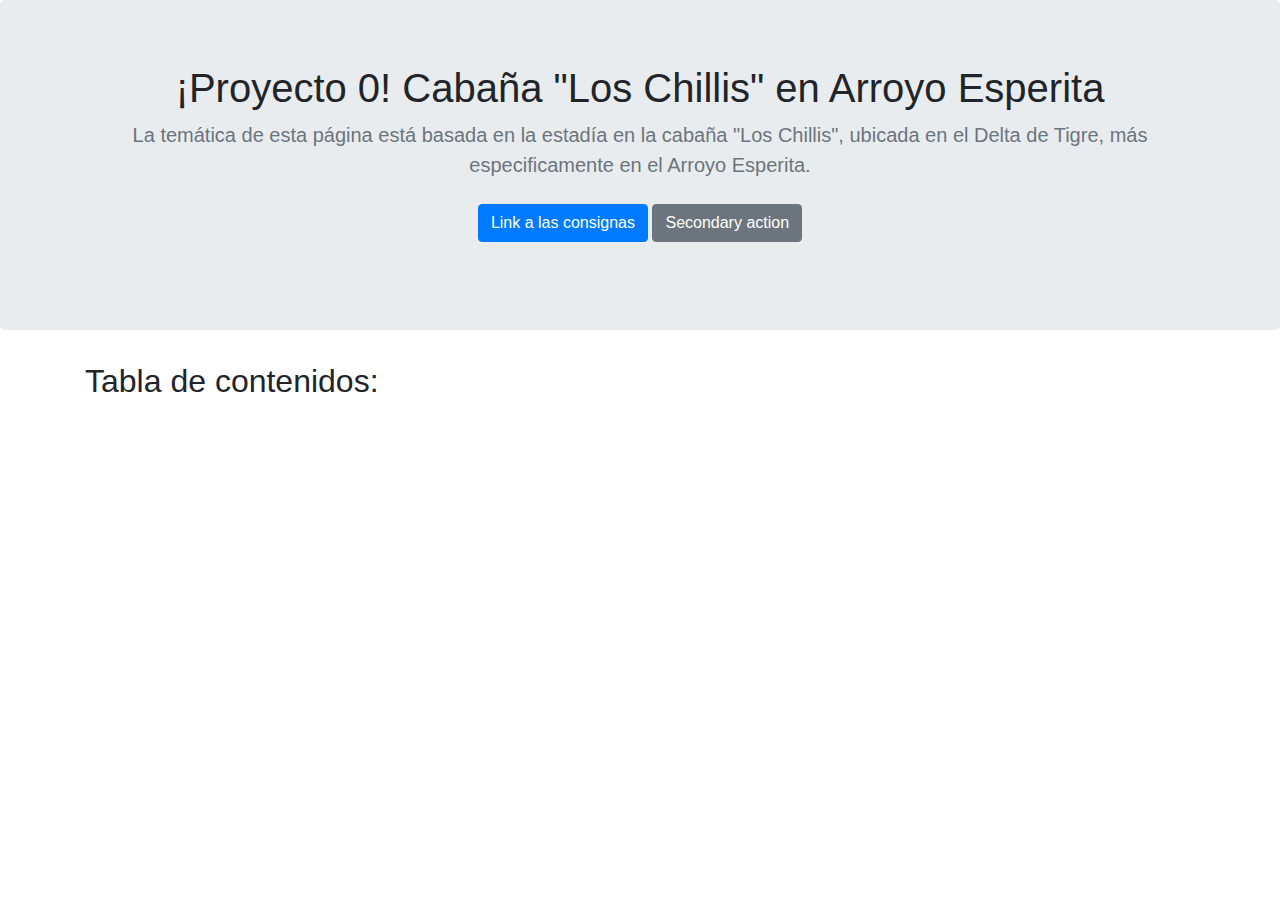
==== project0/index.html @ a026277a "Comenzando el proyecto 0" ====
<!DOCTYPE html>

<html>
  <head>
    <!-- Required meta tags -->
    <meta charset="utf-8">
    <meta name="viewport" content="width=device-width, initial-scale=1, shrink-to-fit=no">

   <!-- Bootstrap CSS -->
    <link rel="stylesheet" href="https://stackpath.bootstrapcdn.com/bootstrap/4.3.1/css/bootstrap.min.css" integrity="sha384-ggOyR0iXCbMQv3Xipma34MD+dH/1fQ784/j6cY/iJTQUOhcWr7x9JvoRxT2MZw1T" crossorigin="anonymous">
    <title>Proyecto 0</title>

  </head>

  <body>

    <section class="jumbotron text-center">
      <div class="container">
        <h1 class="jumbotron-heading">¡Proyecto 0! Cabaña "Los Chillis" en Arroyo Esperita </h1>
        <p class="lead text-muted"> La temática de esta página está basada en la estadía en la cabaña "Los Chillis", ubicada en el Delta de Tigre, más especificamente en el Arroyo Esperita. </p>
        <p>
          <a href="consignas.html" class="btn btn-primary my-2">Link a las consignas</a>
          <a href="#" class="btn btn-secondary my-2">Secondary action</a>
        </p>
      </div>
    </section>

    <h1></h1>
    <div class = "container">
      <h2> Tabla de contenidos: </h2>

      </p>
    </div>

  </body>

</html>
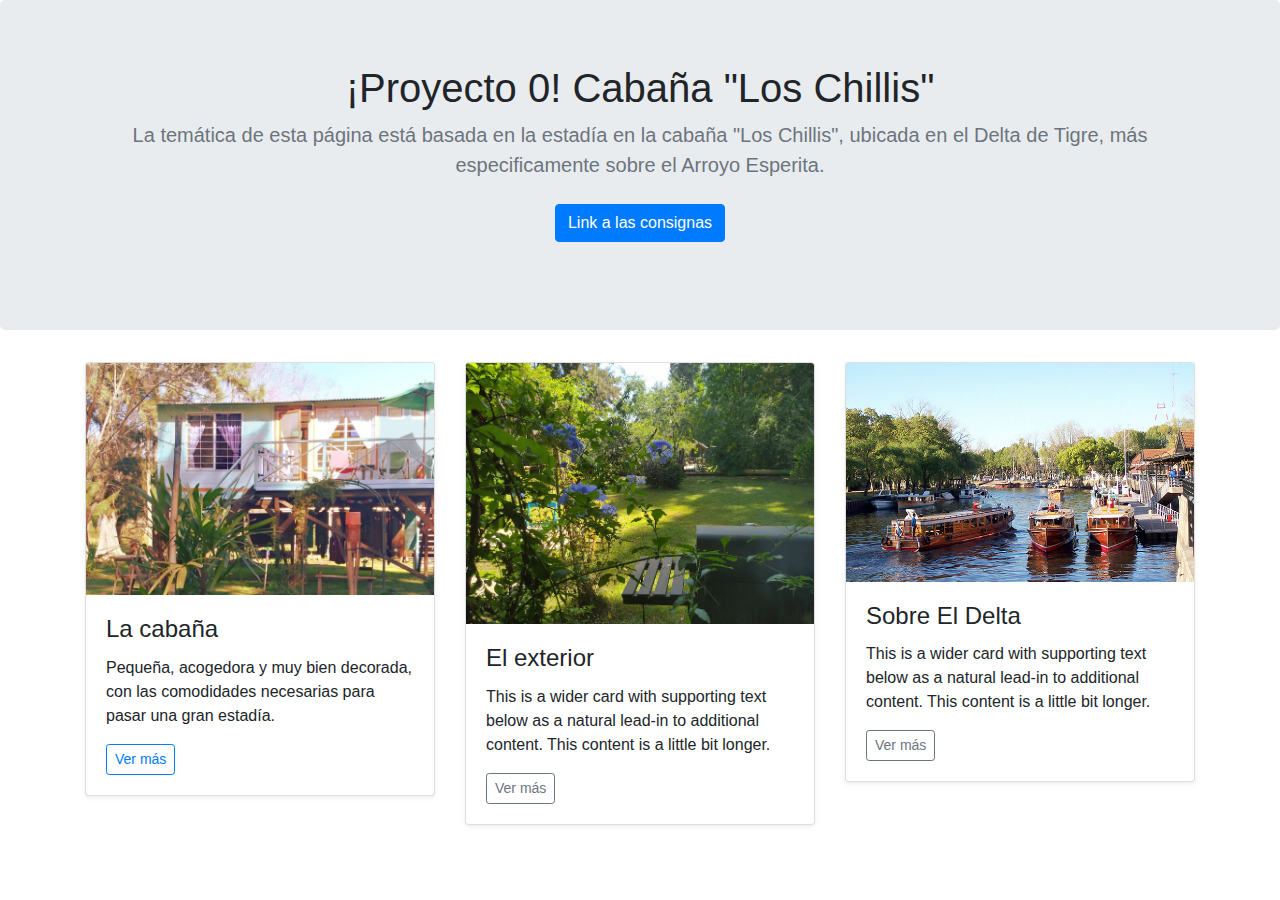
==== commit 3c55bdc1: "Avanzando con el home" ====
--- a/project0/index.html
+++ b/project0/index.html
@@ -16,21 +16,65 @@
 
     <section class="jumbotron text-center">
       <div class="container">
-        <h1 class="jumbotron-heading">¡Proyecto 0! Cabaña "Los Chillis" en Arroyo Esperita </h1>
-        <p class="lead text-muted"> La temática de esta página está basada en la estadía en la cabaña "Los Chillis", ubicada en el Delta de Tigre, más especificamente en el Arroyo Esperita. </p>
+        <h1 class="jumbotron-heading">¡Proyecto 0! Cabaña "Los Chillis"</h1>
+        <p class="lead text-muted"> La temática de esta página está basada en la estadía en la cabaña "Los Chillis", ubicada en el Delta de Tigre, más especificamente sobre el Arroyo Esperita. </p>
         <p>
           <a href="consignas.html" class="btn btn-primary my-2">Link a las consignas</a>
-          <a href="#" class="btn btn-secondary my-2">Secondary action</a>
         </p>
       </div>
     </section>
 
-    <h1></h1>
-    <div class = "container">
-      <h2> Tabla de contenidos: </h2>
+    <section>
+      <div class="container">
+        <div class="row">
+          <div class="col-md-4">
+            <div class="card mb-4 shadow-sm">
+              <image src= "images/cabania.webp" class="card-img-top" />
+              <div class="card-body">
+                <h4 class="card-title">La cabaña</h4>
+                <p class="card-text">Pequeña, acogedora y muy bien decorada, con las comodidades necesarias para pasar una gran estadía.</p>
+                <div class="d-flex justify-content-between align-items-center">
+                  <div class="btn-group">
+                    <a href="cabania.html" class="btn btn-sm btn-outline-primary">Ver más</a>
 
-      </p>
-    </div>
+                  </div>
+                </div>
+              </div>
+            </div>
+          </div>
+          <div class="col-md-4">
+            <div class="card mb-4 shadow-sm">
+              <image src= "images/alrededores2.jpg" class="card-img-top" text="Thumbnail" />
+              <div class="card-body">
+                <h4 class="card-title">El exterior</h4>
+                <p class="card-text">This is a wider card with supporting text below as a natural lead-in to additional content. This content is a little bit longer.</p>
+                <div class="d-flex justify-content-between align-items-center">
+                  <div class="btn-group">
+                    <button type="button" class="btn btn-sm btn-outline-secondary">Ver más</button>
+                  </div>
+
+                </div>
+              </div>
+            </div>
+          </div>
+          <div class="col-md-4">
+            <div class="card mb-4 shadow-sm">
+              <image src= "images/delta.jpg" class="card-img-top" text="Thumbnail" />
+              <div class="card-body">
+                <h4 class="card-title">Sobre El Delta</h4>
+                <p class="card-text">This is a wider card with supporting text below as a natural lead-in to additional content. This content is a little bit longer.</p>
+                <div class="d-flex justify-content-between align-items-center">
+                  <div class="btn-group">
+                    <button type="button" class="btn btn-sm btn-outline-secondary">Ver más</button>
+                  </div>
+                </div>
+              </div>
+            </div>
+          </div>
+        </div>
+      </div>
+    </section>
+
 
   </body>
 
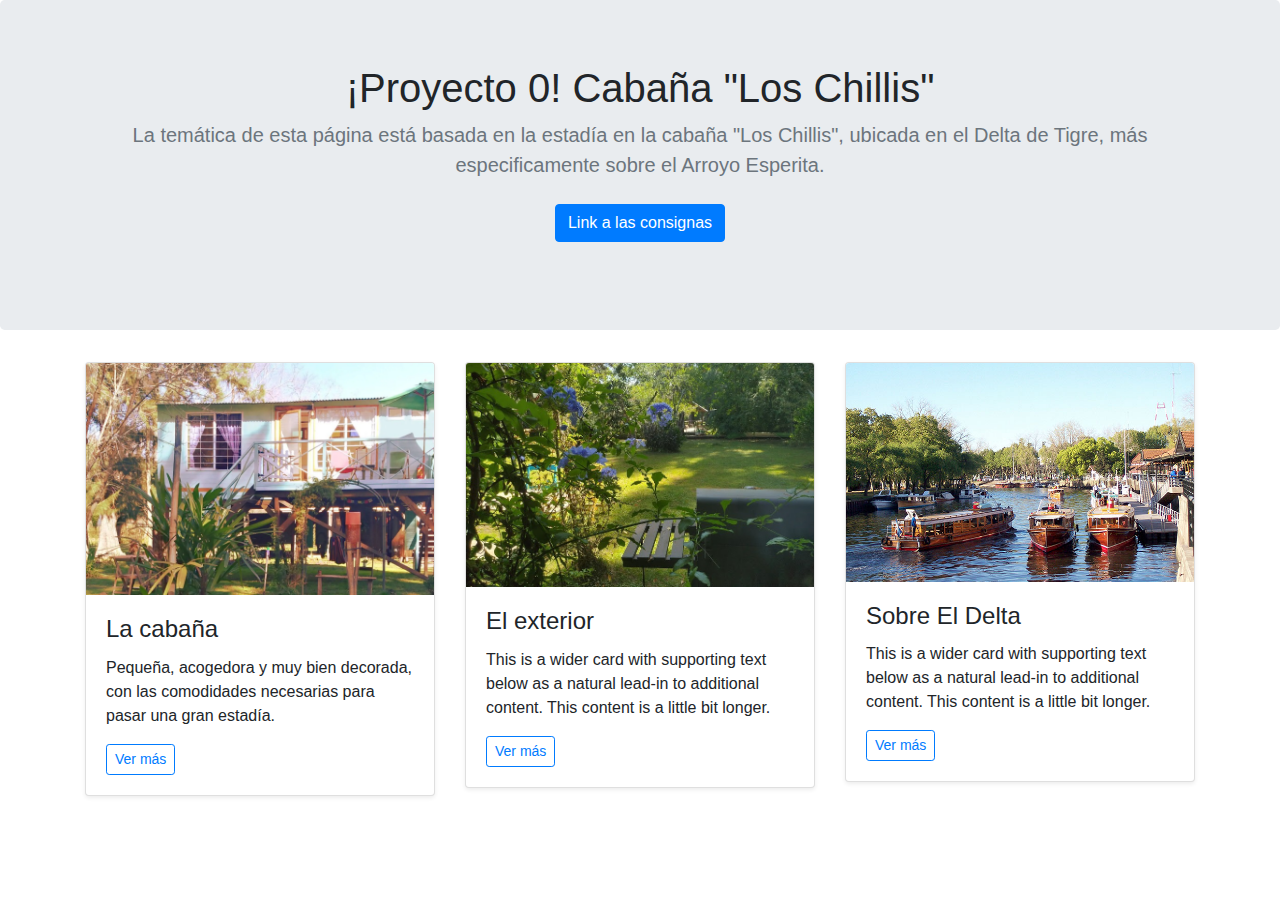
==== commit 7d62ea3e: "Comienzo con nuevas paginas, exterior y delta" ====
--- a/project0/index.html
+++ b/project0/index.html
@@ -50,7 +50,7 @@
                 <p class="card-text">This is a wider card with supporting text below as a natural lead-in to additional content. This content is a little bit longer.</p>
                 <div class="d-flex justify-content-between align-items-center">
                   <div class="btn-group">
-                    <button type="button" class="btn btn-sm btn-outline-secondary">Ver más</button>
+                    <a href="exterior.html" class="btn btn-sm btn-outline-primary">Ver más</a>
                   </div>
 
                 </div>
@@ -65,7 +65,7 @@
                 <p class="card-text">This is a wider card with supporting text below as a natural lead-in to additional content. This content is a little bit longer.</p>
                 <div class="d-flex justify-content-between align-items-center">
                   <div class="btn-group">
-                    <button type="button" class="btn btn-sm btn-outline-secondary">Ver más</button>
+                    <a href="delta.html" class="btn btn-sm btn-outline-primary">Ver más</a>
                   </div>
                 </div>
               </div>
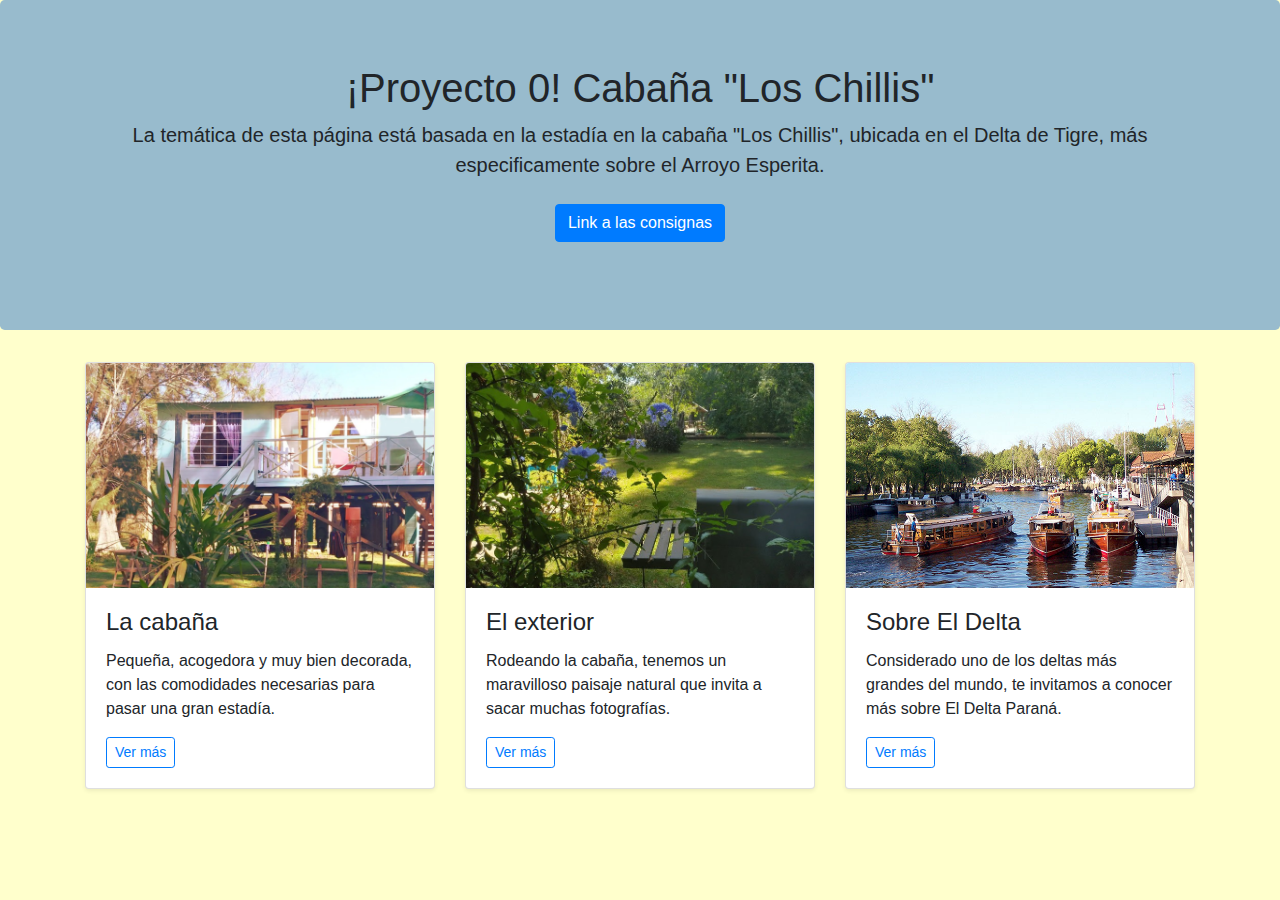
==== commit f0e1e1fc: "Ajustando detalles de diseño y estilo" ====
--- a/project0/index.html
+++ b/project0/index.html
@@ -8,16 +8,18 @@
 
    <!-- Bootstrap CSS -->
     <link rel="stylesheet" href="https://stackpath.bootstrapcdn.com/bootstrap/4.3.1/css/bootstrap.min.css" integrity="sha384-ggOyR0iXCbMQv3Xipma34MD+dH/1fQ784/j6cY/iJTQUOhcWr7x9JvoRxT2MZw1T" crossorigin="anonymous">
-    <title>Proyecto 0</title>
+    <link rel="stylesheet" href="css/stylesheet.css">
+    <title>Project 0</title>
+
 
   </head>
 
   <body>
 
-    <section class="jumbotron text-center">
+    <section class="jumbotron text-center" id="cartelJumbotron">
       <div class="container">
         <h1 class="jumbotron-heading">¡Proyecto 0! Cabaña "Los Chillis"</h1>
-        <p class="lead text-muted"> La temática de esta página está basada en la estadía en la cabaña "Los Chillis", ubicada en el Delta de Tigre, más especificamente sobre el Arroyo Esperita. </p>
+        <p class="lead"> La temática de esta página está basada en la estadía en la cabaña "Los Chillis", ubicada en el Delta de Tigre, más especificamente sobre el Arroyo Esperita. </p>
         <p>
           <a href="consignas.html" class="btn btn-primary my-2">Link a las consignas</a>
         </p>
@@ -36,7 +38,6 @@
                 <div class="d-flex justify-content-between align-items-center">
                   <div class="btn-group">
                     <a href="cabania.html" class="btn btn-sm btn-outline-primary">Ver más</a>
-
                   </div>
                 </div>
               </div>
@@ -44,25 +45,24 @@
           </div>
           <div class="col-md-4">
             <div class="card mb-4 shadow-sm">
-              <image src= "images/alrededores2.jpg" class="card-img-top" text="Thumbnail" />
+              <image src= "images/alrededores2.jpg" class="card-img-top" />
               <div class="card-body">
                 <h4 class="card-title">El exterior</h4>
-                <p class="card-text">This is a wider card with supporting text below as a natural lead-in to additional content. This content is a little bit longer.</p>
+                <p class="card-text">Rodeando la cabaña, tenemos un maravilloso paisaje natural que invita a sacar muchas fotografías.</p>
                 <div class="d-flex justify-content-between align-items-center">
                   <div class="btn-group">
                     <a href="exterior.html" class="btn btn-sm btn-outline-primary">Ver más</a>
                   </div>
-
                 </div>
               </div>
             </div>
           </div>
           <div class="col-md-4">
             <div class="card mb-4 shadow-sm">
-              <image src= "images/delta.jpg" class="card-img-top" text="Thumbnail" />
+              <image src= "images/delta.jpg" class="card-img-top"/>
               <div class="card-body">
                 <h4 class="card-title">Sobre El Delta</h4>
-                <p class="card-text">This is a wider card with supporting text below as a natural lead-in to additional content. This content is a little bit longer.</p>
+                <p class="card-text">Considerado uno de los deltas más grandes del mundo, te invitamos a conocer más sobre El Delta Paraná.</p>
                 <div class="d-flex justify-content-between align-items-center">
                   <div class="btn-group">
                     <a href="delta.html" class="btn btn-sm btn-outline-primary">Ver más</a>
--- a/project0/css/stylesheet.css
+++ b/project0/css/stylesheet.css
@@ -0,0 +1,100 @@
+@media (max-width: 600px) {
+  .center {
+    font-size: 12px;
+    position: absolute;
+    top: 60px;
+    left: 20px;
+    right: 15px; } }
+@media (min-width: 600px) and (max-width: 800px) {
+  .center {
+    font-size: 15px;
+    position: absolute;
+    top: 50px;
+    left: 80px;
+    right: 110px; } }
+@media (min-width: 800px) {
+  .center {
+    font-size: 18px;
+    top: 50%;
+    left: 50%;
+    transform: translate(-50%, -50%); } }
+body {
+  background-color: #ffffcc; }
+
+.gallery {
+  border: 1px solid #ccc; }
+
+.gallery:hover {
+  border: 1px solid #777; }
+
+.gallery img {
+  width: 100%;
+  height: auto; }
+
+.desc-image {
+  padding: 15px;
+  text-align: center;
+  background-color: white; }
+
+.row > div {
+  margin-bottom: 15px; }
+
+.center {
+  padding-top: 20px;
+  position: absolute;
+  font-family: Times;
+  font-weight: bold; }
+
+.banner {
+  width: 100%;
+  height: auto;
+  opacity: 0.35; }
+
+.polaroid, .verticalPolaroid, .horizontalPolaroid {
+  width: 100%;
+  text-align: center;
+  background-color: white;
+  box-shadow: 0 4px 8px 0 rgba(0, 0, 0, 0.2), 0 6px 20px 0 rgba(0, 0, 0, 0.19);
+  margin-bottom: 25px;
+  padding-top: 20px; }
+
+.verticalPolaroid img {
+  left-padding: 10px;
+  height: 350px;
+  width: 80%; }
+
+.horizontalPolaroid img {
+  height: 280px;
+  width: 85%; }
+
+.desc-image-polaroid {
+  text-align: center;
+  height: 30px;
+  padding: 5px 20px; }
+
+.titular {
+  font-family: Impact;
+  font-size: 40px;
+  font-style: oblique;
+  font-weight: bold; }
+
+.msg {
+  font-family: Times;
+  font-size: 18px;
+  font-style: oblique; }
+
+.img-titular {
+  border-radius: 20px 40px; }
+
+.card-img-top {
+  height: 225px; }
+
+ul {
+  font-family: Roboto;
+  font-size: 20px; }
+
+#cartelJumbotron {
+  background-color: #98bbcd;
+  font-family: sans-serif; }
+
+/*# sourceMappingURL=stylesheet.css.map */
